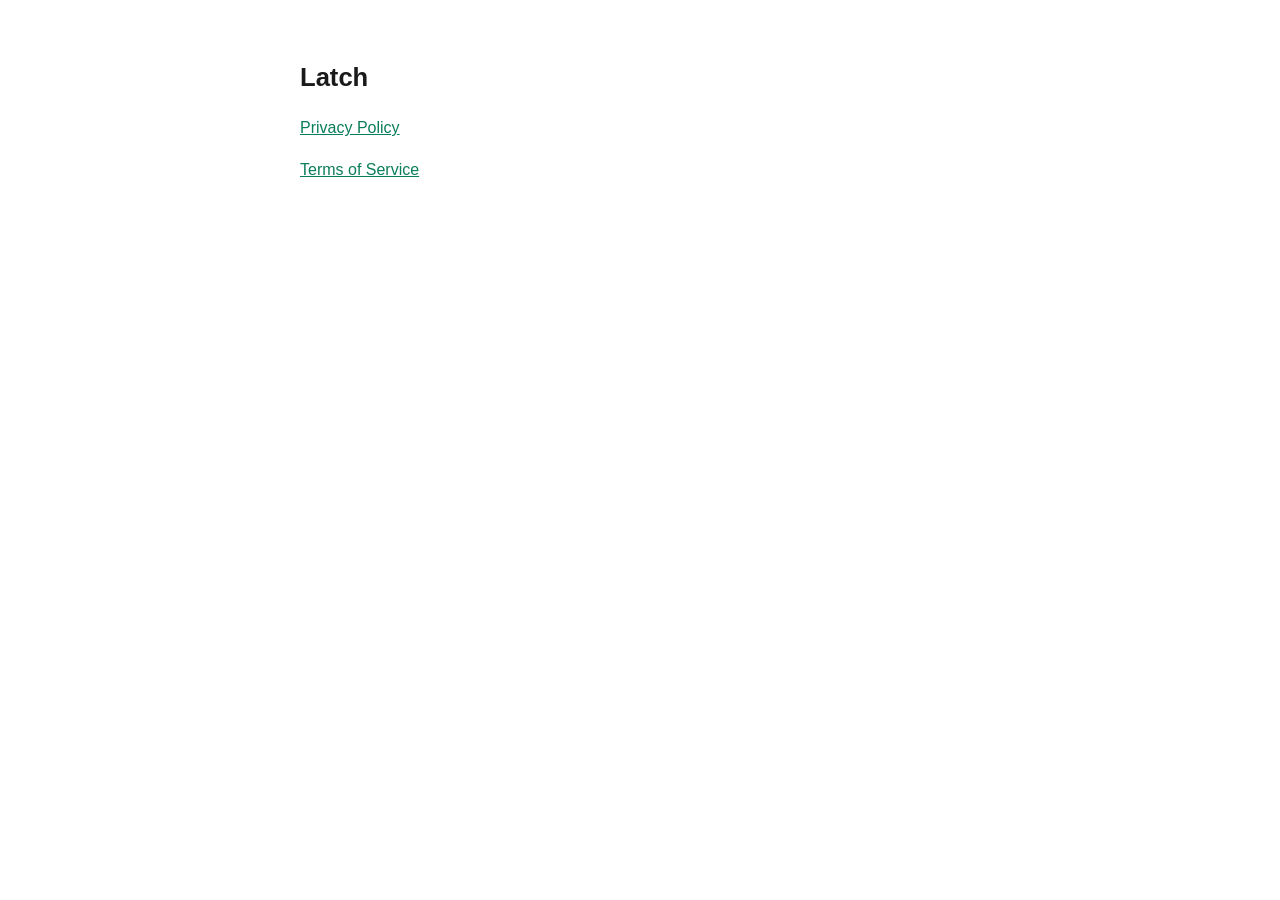
==== index.html @ b39165e9 "Add Latch Privacy Policy and Terms of Service pages" ====
<!doctype html>
<html lang="en">
<head>
<meta charset="utf-8">
<meta name="viewport" content="width=device-width, initial-scale=1">
<title>Latch — Legal</title>
<style>
  body { font-family: -apple-system, BlinkMacSystemFont, "Segoe UI", sans-serif; max-width: 680px; margin: 0 auto; padding: 40px 20px 80px; line-height: 1.6; color: #1a1a1a; }
  h1 { font-size: 1.6em; }
  a { color: #0a7d5a; }
</style>
</head>
<body>
<h1>Latch</h1>
<p><a href="privacy/">Privacy Policy</a></p>
<p><a href="terms/">Terms of Service</a></p>
</body>
</html>
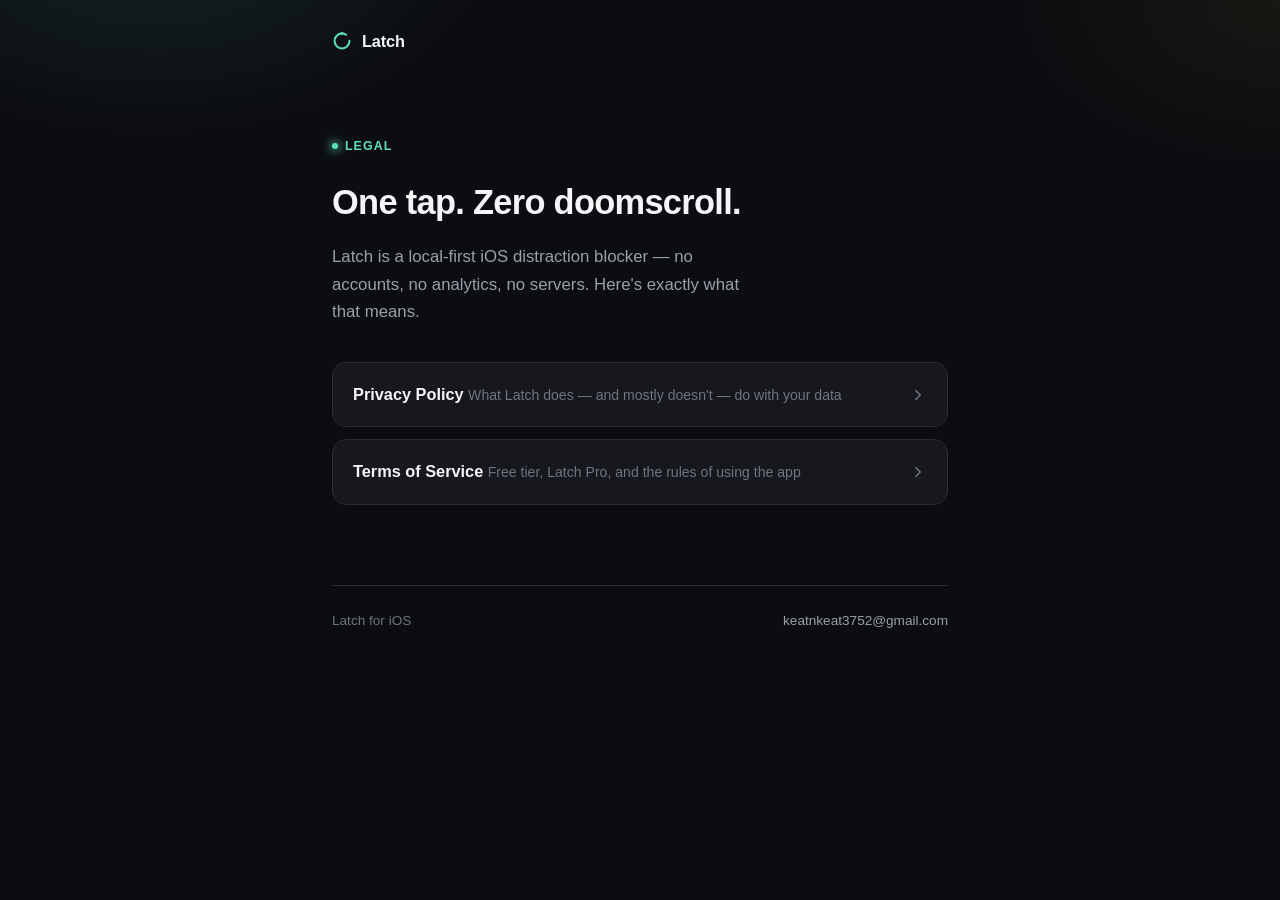
==== commit 2a51119a: "Restyle docs to match Latch's dark/mint brand, fix stale free-tier copy Replaces the bare unstyled p" ====
--- a/index.html
+++ b/index.html
@@ -3,16 +3,52 @@
 <head>
 <meta charset="utf-8">
 <meta name="viewport" content="width=device-width, initial-scale=1">
+<meta name="color-scheme" content="dark">
 <title>Latch — Legal</title>
-<style>
-  body { font-family: -apple-system, BlinkMacSystemFont, "Segoe UI", sans-serif; max-width: 680px; margin: 0 auto; padding: 40px 20px 80px; line-height: 1.6; color: #1a1a1a; }
-  h1 { font-size: 1.6em; }
-  a { color: #0a7d5a; }
-</style>
+<meta name="description" content="Privacy Policy and Terms of Service for Latch, the iOS distraction blocker.">
+<link rel="stylesheet" href="styles.css">
 </head>
 <body>
-<h1>Latch</h1>
-<p><a href="privacy/">Privacy Policy</a></p>
-<p><a href="terms/">Terms of Service</a></p>
+<div class="wrap">
+
+  <header class="site-header">
+    <span class="brand">
+      <svg class="brand-mark" width="20" height="20" viewBox="0 0 22 22" fill="none" xmlns="http://www.w3.org/2000/svg">
+        <circle cx="11" cy="11" r="8.2" stroke="#5CE0B8" stroke-width="2.2" stroke-linecap="round" stroke-dasharray="43 8"/>
+        <circle cx="11" cy="2.6" r="1.6" fill="#5CE0B8"/>
+      </svg>
+      Latch
+    </span>
+  </header>
+
+  <section class="hero">
+    <span class="kicker">Legal</span>
+    <h1>One tap. Zero doomscroll.</h1>
+    <p>Latch is a local-first iOS distraction blocker — no accounts, no analytics, no servers. Here's exactly what that means.</p>
+
+    <div class="link-grid">
+      <a class="link-card" href="privacy/">
+        <span>
+          <span class="title">Privacy Policy</span>
+          <span class="desc">What Latch does — and mostly doesn't — do with your data</span>
+        </span>
+        <svg class="chev" width="18" height="18" viewBox="0 0 24 24" fill="none"><path d="M9 6l6 6-6 6" stroke="currentColor" stroke-width="2" stroke-linecap="round" stroke-linejoin="round"/></svg>
+      </a>
+      <a class="link-card" href="terms/">
+        <span>
+          <span class="title">Terms of Service</span>
+          <span class="desc">Free tier, Latch Pro, and the rules of using the app</span>
+        </span>
+        <svg class="chev" width="18" height="18" viewBox="0 0 24 24" fill="none"><path d="M9 6l6 6-6 6" stroke="currentColor" stroke-width="2" stroke-linecap="round" stroke-linejoin="round"/></svg>
+      </a>
+    </div>
+  </section>
+
+  <footer class="site-footer">
+    <span>Latch for iOS</span>
+    <span><a href="mailto:keatnkeat3752@gmail.com">keatnkeat3752@gmail.com</a></span>
+  </footer>
+
+</div>
 </body>
 </html>
--- a/styles.css
+++ b/styles.css
@@ -0,0 +1,300 @@
+:root {
+  --bg-base: #0c0d10;
+  --bg-elevated: #16181d;
+  --bg-elevated-2: #1c1f26;
+  --stroke-subtle: #2a2d34;
+  --text-primary: #f4f5f7;
+  --text-secondary: #9aa0ab;
+  --text-tertiary: #6e7480;
+  --accent-mint: #5ce0b8;
+  --accent-mint-dim: rgba(92, 224, 184, 0.14);
+  --accent-gold: #e7b84b;
+}
+
+* {
+  box-sizing: border-box;
+}
+
+html {
+  color-scheme: dark;
+}
+
+body {
+  margin: 0;
+  background: var(--bg-base);
+  background-image:
+    radial-gradient(560px 320px at 12% -8%, rgba(92, 224, 184, 0.10), transparent 60%),
+    radial-gradient(480px 300px at 100% 0%, rgba(231, 184, 75, 0.06), transparent 55%);
+  background-repeat: no-repeat;
+  color: var(--text-primary);
+  font-family: -apple-system, BlinkMacSystemFont, "SF Pro Text", "Segoe UI", Helvetica, Arial, sans-serif;
+  -webkit-font-smoothing: antialiased;
+  line-height: 1.65;
+}
+
+a {
+  color: var(--accent-mint);
+  text-decoration: none;
+}
+
+a:hover {
+  text-decoration: underline;
+}
+
+.wrap {
+  max-width: 660px;
+  margin: 0 auto;
+  padding: 0 22px 96px;
+}
+
+/* Header */
+
+.site-header {
+  display: flex;
+  align-items: center;
+  justify-content: space-between;
+  gap: 16px;
+  padding: 28px 0 20px;
+}
+
+.brand {
+  display: inline-flex;
+  align-items: center;
+  gap: 10px;
+  color: var(--text-primary);
+  font-weight: 600;
+  font-size: 1.02em;
+  letter-spacing: -0.01em;
+}
+
+.brand:hover {
+  text-decoration: none;
+  opacity: 0.85;
+}
+
+.brand-mark {
+  display: block;
+  flex: none;
+}
+
+.tabs {
+  display: inline-flex;
+  gap: 2px;
+  padding: 3px;
+  background: var(--bg-elevated);
+  border: 1px solid var(--stroke-subtle);
+  border-radius: 999px;
+}
+
+.tabs a {
+  color: var(--text-secondary);
+  font-size: 0.86em;
+  font-weight: 500;
+  padding: 6px 13px;
+  border-radius: 999px;
+}
+
+.tabs a:hover {
+  color: var(--text-primary);
+  text-decoration: none;
+}
+
+.tabs a[aria-current="page"] {
+  background: var(--accent-mint-dim);
+  color: var(--accent-mint);
+}
+
+/* Hero (index only) */
+
+.hero {
+  padding: 56px 0 40px;
+}
+
+.kicker {
+  display: inline-flex;
+  align-items: center;
+  gap: 7px;
+  color: var(--accent-mint);
+  font-size: 0.78em;
+  font-weight: 600;
+  letter-spacing: 0.08em;
+  text-transform: uppercase;
+  margin-bottom: 18px;
+}
+
+.kicker::before {
+  content: "";
+  width: 6px;
+  height: 6px;
+  border-radius: 50%;
+  background: var(--accent-mint);
+  box-shadow: 0 0 10px 1px var(--accent-mint);
+}
+
+.hero h1 {
+  font-size: 2.15em;
+  letter-spacing: -0.02em;
+  margin: 0 0 12px;
+}
+
+.hero p {
+  color: var(--text-secondary);
+  font-size: 1.05em;
+  max-width: 46ch;
+  margin: 0;
+}
+
+.link-grid {
+  display: grid;
+  gap: 12px;
+  margin-top: 36px;
+}
+
+.link-card {
+  display: flex;
+  align-items: center;
+  justify-content: space-between;
+  gap: 16px;
+  padding: 18px 20px;
+  background: var(--bg-elevated);
+  border: 1px solid var(--stroke-subtle);
+  border-radius: 14px;
+  color: var(--text-primary);
+  transition: border-color 0.15s ease, transform 0.15s ease, background 0.15s ease;
+}
+
+.link-card:hover {
+  border-color: var(--accent-mint);
+  background: var(--bg-elevated-2);
+  transform: translateY(-1px);
+  text-decoration: none;
+}
+
+.link-card .title {
+  font-weight: 600;
+  font-size: 1.02em;
+}
+
+.link-card .desc {
+  color: var(--text-tertiary);
+  font-size: 0.88em;
+  margin-top: 3px;
+}
+
+.link-card .chev {
+  color: var(--text-tertiary);
+  flex: none;
+}
+
+.link-card:hover .chev {
+  color: var(--accent-mint);
+}
+
+/* Document pages */
+
+.doc-header {
+  padding: 8px 0 4px;
+}
+
+.doc-header h1 {
+  font-size: 1.7em;
+  letter-spacing: -0.015em;
+  margin: 0 0 10px;
+}
+
+.note {
+  color: var(--text-tertiary);
+  font-size: 0.86em;
+}
+
+.card {
+  background: var(--bg-elevated);
+  border: 1px solid var(--stroke-subtle);
+  border-radius: 16px;
+  padding: 8px 28px 20px;
+  margin-top: 28px;
+}
+
+.card h2 {
+  font-size: 0.78em;
+  font-weight: 700;
+  letter-spacing: 0.06em;
+  text-transform: uppercase;
+  color: var(--text-secondary);
+  margin: 2.1em 0 0.9em;
+  padding-top: 1.1em;
+  border-top: 1px solid var(--stroke-subtle);
+}
+
+.card > h2:first-child {
+  margin-top: 1.4em;
+  padding-top: 0;
+  border-top: none;
+}
+
+.card p,
+.card li {
+  color: var(--text-primary);
+  font-size: 0.97em;
+}
+
+.card ul {
+  padding-left: 1.2em;
+}
+
+.card li {
+  margin: 0.4em 0;
+}
+
+.card strong {
+  color: var(--text-primary);
+}
+
+.card code {
+  background: var(--bg-elevated-2);
+  border: 1px solid var(--stroke-subtle);
+  border-radius: 5px;
+  padding: 0.1em 0.4em;
+  font-size: 0.92em;
+  color: var(--accent-mint);
+}
+
+.placeholder {
+  color: #ffb4a8;
+  background: rgba(224, 108, 108, 0.14);
+  padding: 2px 7px;
+  border-radius: 5px;
+  font-family: ui-monospace, "SF Mono", Menlo, monospace;
+  font-size: 0.9em;
+}
+
+/* Footer */
+
+.site-footer {
+  display: flex;
+  align-items: center;
+  justify-content: space-between;
+  gap: 16px;
+  flex-wrap: wrap;
+  margin-top: 40px;
+  padding-top: 24px;
+  border-top: 1px solid var(--stroke-subtle);
+  color: var(--text-tertiary);
+  font-size: 0.85em;
+}
+
+.site-footer a {
+  color: var(--text-secondary);
+}
+
+@media (max-width: 480px) {
+  .hero h1 {
+    font-size: 1.7em;
+  }
+  .card {
+    padding: 4px 18px 12px;
+  }
+  .site-header {
+    padding-top: 22px;
+  }
+}
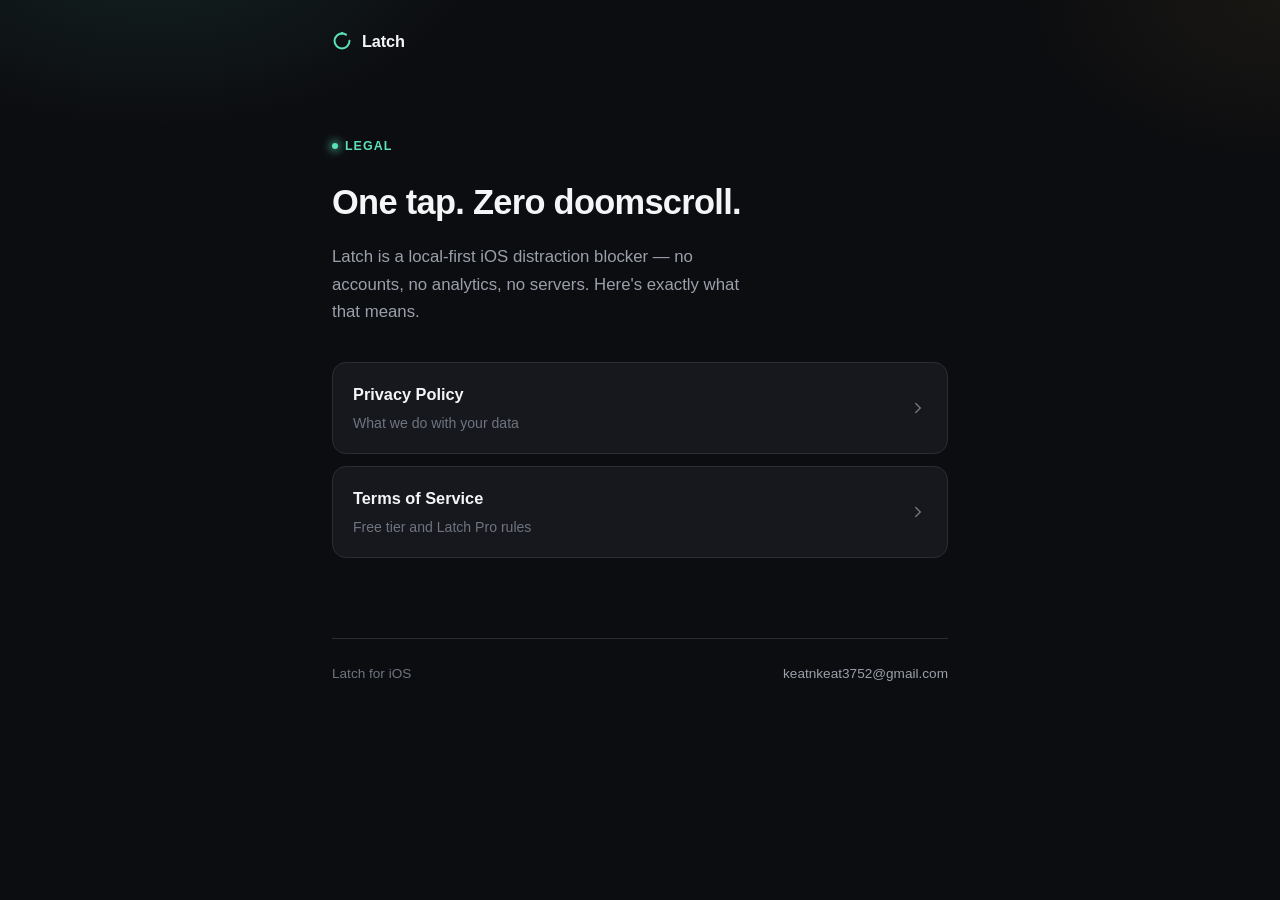
==== commit b6178d7a: "Shorten link-card descriptions and put them on their own line" ====
--- a/index.html
+++ b/index.html
@@ -30,14 +30,14 @@
       <a class="link-card" href="privacy/">
         <span>
           <span class="title">Privacy Policy</span>
-          <span class="desc">What Latch does — and mostly doesn't — do with your data</span>
+          <span class="desc">What we do with your data</span>
         </span>
         <svg class="chev" width="18" height="18" viewBox="0 0 24 24" fill="none"><path d="M9 6l6 6-6 6" stroke="currentColor" stroke-width="2" stroke-linecap="round" stroke-linejoin="round"/></svg>
       </a>
       <a class="link-card" href="terms/">
         <span>
           <span class="title">Terms of Service</span>
-          <span class="desc">Free tier, Latch Pro, and the rules of using the app</span>
+          <span class="desc">Free tier and Latch Pro rules</span>
         </span>
         <svg class="chev" width="18" height="18" viewBox="0 0 24 24" fill="none"><path d="M9 6l6 6-6 6" stroke="currentColor" stroke-width="2" stroke-linecap="round" stroke-linejoin="round"/></svg>
       </a>
--- a/styles.css
+++ b/styles.css
@@ -171,14 +171,16 @@
 }
 
 .link-card .title {
+  display: block;
   font-weight: 600;
   font-size: 1.02em;
 }
 
 .link-card .desc {
+  display: block;
   color: var(--text-tertiary);
   font-size: 0.88em;
-  margin-top: 3px;
+  margin-top: 4px;
 }
 
 .link-card .chev {
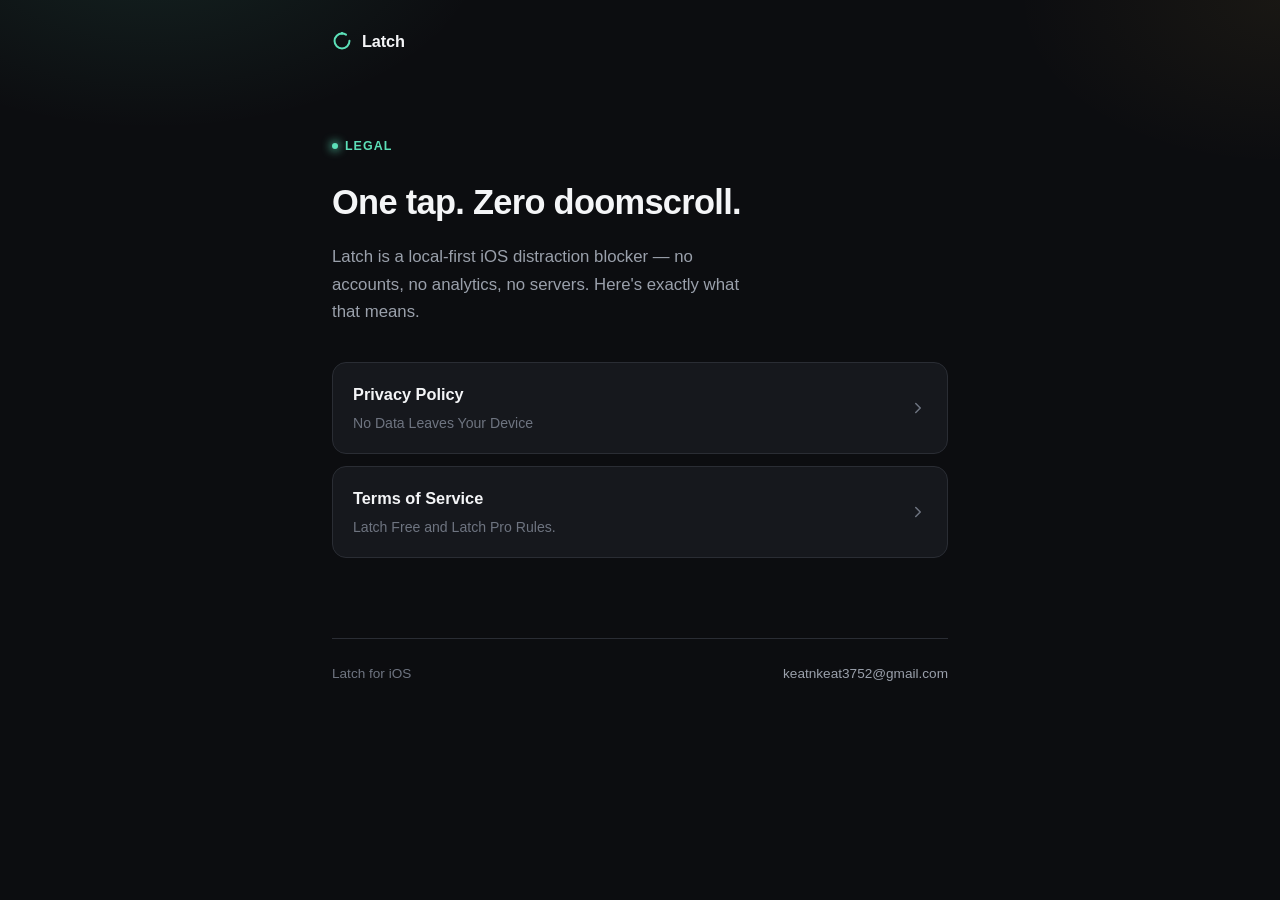
==== commit c086d9fc: "Reword link-card descriptions" ====
--- a/index.html
+++ b/index.html
@@ -6,7 +6,7 @@
 <meta name="color-scheme" content="dark">
 <title>Latch — Legal</title>
 <meta name="description" content="Privacy Policy and Terms of Service for Latch, the iOS distraction blocker.">
-<link rel="stylesheet" href="styles.css">
+<link rel="stylesheet" href="styles.css?v=2">
 </head>
 <body>
 <div class="wrap">
@@ -30,14 +30,14 @@
       <a class="link-card" href="privacy/">
         <span>
           <span class="title">Privacy Policy</span>
-          <span class="desc">What we do with your data</span>
+          <span class="desc">No Data Leaves Your Device</span>
         </span>
         <svg class="chev" width="18" height="18" viewBox="0 0 24 24" fill="none"><path d="M9 6l6 6-6 6" stroke="currentColor" stroke-width="2" stroke-linecap="round" stroke-linejoin="round"/></svg>
       </a>
       <a class="link-card" href="terms/">
         <span>
           <span class="title">Terms of Service</span>
-          <span class="desc">Free tier and Latch Pro rules</span>
+          <span class="desc">Latch Free and Latch Pro Rules.</span>
         </span>
         <svg class="chev" width="18" height="18" viewBox="0 0 24 24" fill="none"><path d="M9 6l6 6-6 6" stroke="currentColor" stroke-width="2" stroke-linecap="round" stroke-linejoin="round"/></svg>
       </a>
